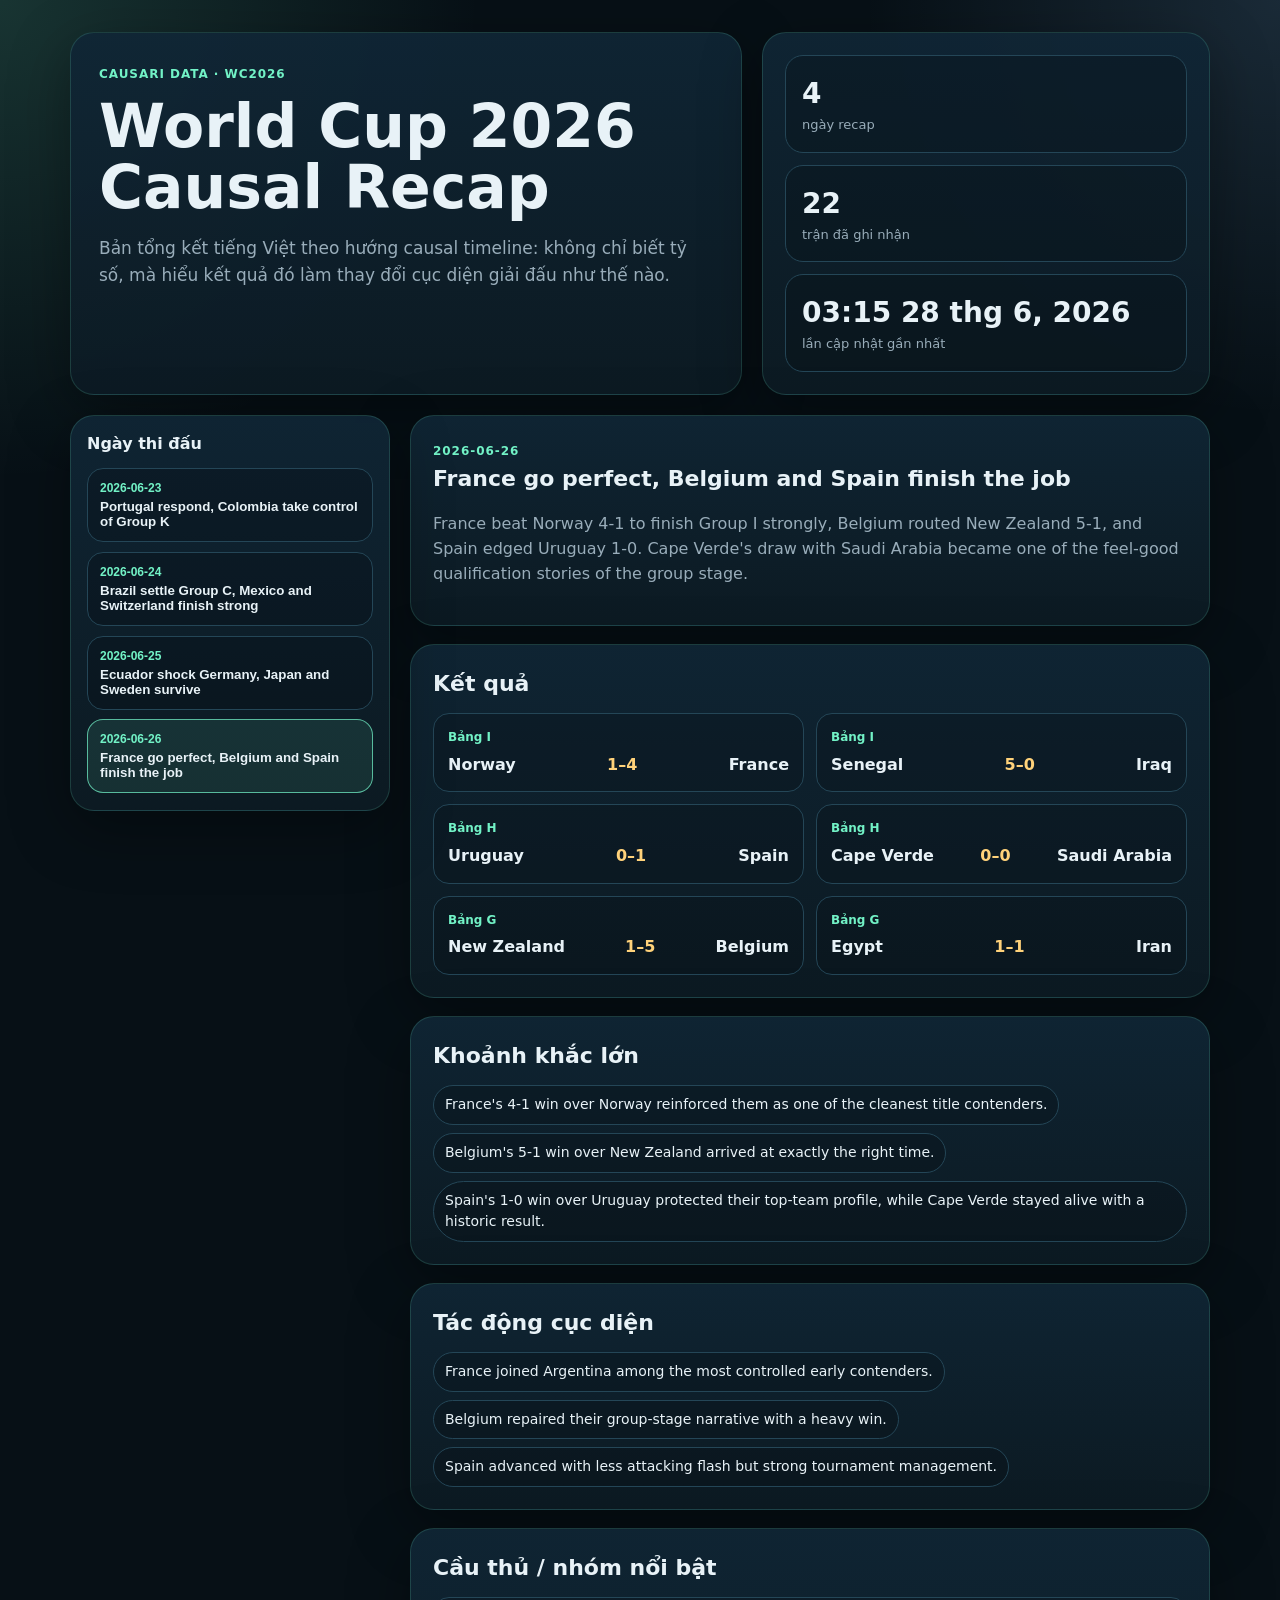
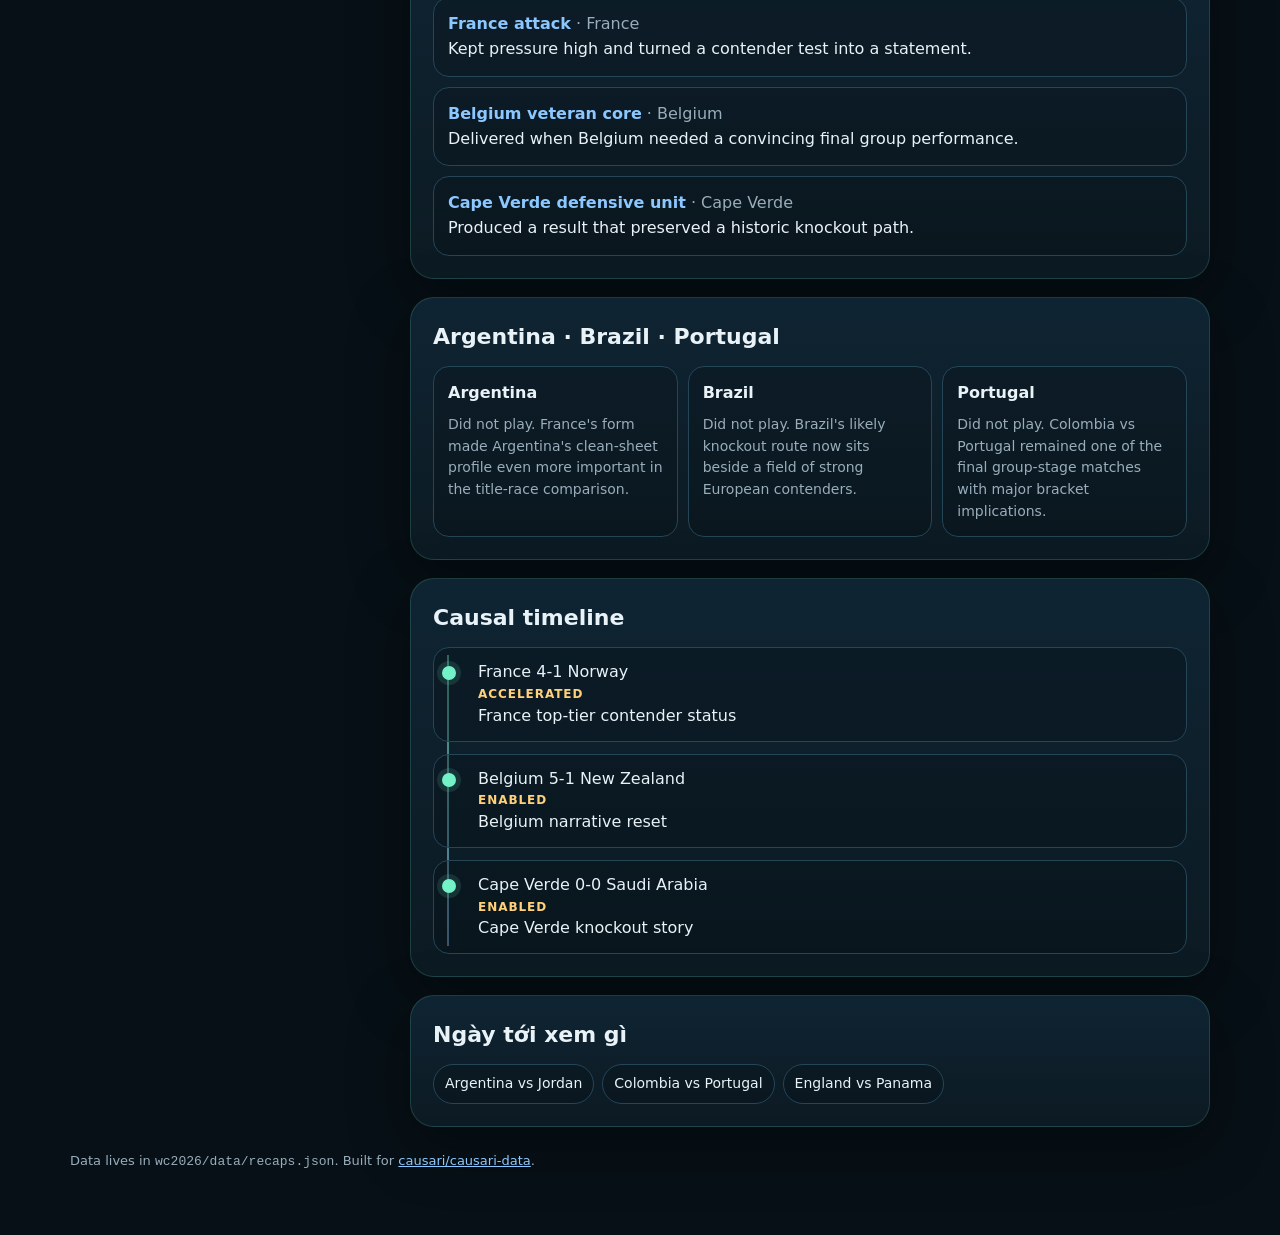
==== wc2026/index.html @ b53b2b0a "feat: add World Cup recap Pages visual" ====
<!doctype html>
<html lang="vi">
<head>
  <meta charset="utf-8" />
  <meta name="viewport" content="width=device-width, initial-scale=1" />
  <title>World Cup 2026 Causal Recap · Causari Data</title>
  <meta name="description" content="Vietnamese causal recap dashboard for the FIFA World Cup 2026." />
  <style>
    :root {
      color-scheme: dark;
      --bg: #071016;
      --panel: #0d1b24;
      --panel-2: #102636;
      --text: #e8f2f7;
      --muted: #99adba;
      --line: #244657;
      --accent: #72f2c6;
      --accent-2: #8cc8ff;
      --warn: #ffd27a;
      --danger: #ff9b9b;
      --shadow: 0 18px 60px rgba(0, 0, 0, .35);
    }

    * { box-sizing: border-box; }
    body {
      margin: 0;
      font-family: Inter, ui-sans-serif, system-ui, -apple-system, BlinkMacSystemFont, "Segoe UI", sans-serif;
      background:
        radial-gradient(circle at top left, rgba(114, 242, 198, .16), transparent 30rem),
        radial-gradient(circle at top right, rgba(140, 200, 255, .14), transparent 26rem),
        var(--bg);
      color: var(--text);
      line-height: 1.55;
    }

    a { color: var(--accent-2); }
    .shell { max-width: 1180px; margin: 0 auto; padding: 32px 20px 64px; }
    .hero {
      display: grid;
      grid-template-columns: 1.2fr .8fr;
      gap: 20px;
      align-items: stretch;
      margin-bottom: 20px;
    }
    .card {
      background: linear-gradient(180deg, rgba(16, 38, 54, .92), rgba(13, 27, 36, .92));
      border: 1px solid rgba(114, 242, 198, .16);
      border-radius: 24px;
      box-shadow: var(--shadow);
    }
    .hero-main { padding: 28px; }
    .eyebrow {
      display: inline-flex;
      gap: 8px;
      align-items: center;
      color: var(--accent);
      font-weight: 700;
      letter-spacing: .08em;
      text-transform: uppercase;
      font-size: 12px;
    }
    h1 { margin: 10px 0 8px; font-size: clamp(32px, 5vw, 60px); line-height: 1.02; }
    .subtitle { color: var(--muted); max-width: 760px; font-size: 17px; }
    .hero-side { padding: 22px; display: grid; gap: 12px; }
    .metric {
      padding: 16px;
      border: 1px solid var(--line);
      border-radius: 18px;
      background: rgba(7, 16, 22, .35);
    }
    .metric-value { font-size: 28px; font-weight: 800; }
    .metric-label { color: var(--muted); font-size: 13px; }

    .layout { display: grid; grid-template-columns: 320px 1fr; gap: 20px; align-items: start; }
    .sidebar { position: sticky; top: 16px; padding: 16px; }
    .day-list { display: grid; gap: 10px; margin-top: 12px; }
    .day-button {
      border: 1px solid var(--line);
      background: rgba(7, 16, 22, .36);
      color: var(--text);
      border-radius: 16px;
      padding: 12px;
      text-align: left;
      cursor: pointer;
      transition: .18s ease;
      width: 100%;
    }
    .day-button:hover, .day-button.active {
      border-color: rgba(114, 242, 198, .72);
      background: rgba(114, 242, 198, .1);
      transform: translateY(-1px);
    }
    .day-date { color: var(--accent); font-size: 12px; font-weight: 800; }
    .day-title { font-weight: 750; margin-top: 4px; }

    .content { display: grid; gap: 18px; }
    .section { padding: 22px; }
    .section h2 { margin: 0 0 12px; font-size: 22px; }
    .summary { color: var(--muted); font-size: 16px; }
    .grid { display: grid; grid-template-columns: repeat(2, minmax(0, 1fr)); gap: 12px; }
    .result {
      border: 1px solid var(--line);
      border-radius: 16px;
      padding: 14px;
      background: rgba(7, 16, 22, .32);
    }
    .group { color: var(--accent); font-size: 12px; font-weight: 800; margin-bottom: 6px; }
    .scoreline { display: flex; justify-content: space-between; gap: 8px; font-weight: 760; }
    .score { color: var(--warn); }

    .pill-list, .watch-list { display: flex; flex-wrap: wrap; gap: 8px; padding: 0; margin: 0; list-style: none; }
    .pill-list li, .watch-list li {
      border: 1px solid var(--line);
      background: rgba(7, 16, 22, .34);
      border-radius: 999px;
      padding: 8px 11px;
      color: var(--text);
      font-size: 14px;
    }

    .players { display: grid; gap: 10px; }
    .player {
      padding: 14px;
      border-radius: 16px;
      border: 1px solid var(--line);
      background: rgba(7, 16, 22, .32);
    }
    .player strong { color: var(--accent-2); }
    .focus-grid { display: grid; grid-template-columns: repeat(3, minmax(0, 1fr)); gap: 10px; }
    .focus-card {
      border: 1px solid var(--line);
      border-radius: 16px;
      padding: 14px;
      background: rgba(7, 16, 22, .32);
    }
    .focus-card h3 { margin: 0 0 8px; font-size: 16px; }
    .focus-card p { margin: 0; color: var(--muted); font-size: 14px; }

    .timeline { position: relative; display: grid; gap: 12px; }
    .timeline::before {
      content: "";
      position: absolute;
      left: 14px;
      top: 8px;
      bottom: 8px;
      width: 2px;
      background: linear-gradient(var(--accent), var(--accent-2));
      opacity: .55;
    }
    .edge {
      position: relative;
      padding: 12px 12px 12px 44px;
      border: 1px solid var(--line);
      border-radius: 16px;
      background: rgba(7, 16, 22, .34);
    }
    .edge::before {
      content: "";
      position: absolute;
      left: 8px;
      top: 18px;
      width: 14px;
      height: 14px;
      border-radius: 50%;
      background: var(--accent);
      box-shadow: 0 0 0 5px rgba(114, 242, 198, .12);
    }
    .edge-link { color: var(--warn); font-weight: 800; text-transform: uppercase; font-size: 12px; letter-spacing: .08em; }
    .muted { color: var(--muted); }
    .footer { color: var(--muted); margin-top: 24px; font-size: 13px; }
    .error { color: var(--danger); }

    @media (max-width: 880px) {
      .hero, .layout, .grid, .focus-grid { grid-template-columns: 1fr; }
      .sidebar { position: static; }
    }
  </style>
</head>
<body>
  <main class="shell">
    <section class="hero">
      <div class="card hero-main">
        <div class="eyebrow">Causari Data · WC2026</div>
        <h1>World Cup 2026 Causal Recap</h1>
        <p class="subtitle">Bản tổng kết tiếng Việt theo hướng causal timeline: không chỉ biết tỷ số, mà hiểu kết quả đó làm thay đổi cục diện giải đấu như thế nào.</p>
      </div>
      <div class="card hero-side">
        <div class="metric"><div class="metric-value" id="metric-days">—</div><div class="metric-label">ngày recap</div></div>
        <div class="metric"><div class="metric-value" id="metric-results">—</div><div class="metric-label">trận đã ghi nhận</div></div>
        <div class="metric"><div class="metric-value" id="metric-updated">—</div><div class="metric-label">lần cập nhật gần nhất</div></div>
      </div>
    </section>

    <section class="layout">
      <aside class="card sidebar">
        <strong>Ngày thi đấu</strong>
        <div class="day-list" id="day-list"></div>
      </aside>
      <section class="content" id="content">
        <div class="card section"><p class="muted">Đang tải dữ liệu recap…</p></div>
      </section>
    </section>

    <footer class="footer">
      Data lives in <code>wc2026/data/recaps.json</code>. Built for <a href="https://github.com/causari/causari-data">causari/causari-data</a>.
    </footer>
  </main>

  <script>
    const state = { data: null, selectedIndex: 0 };
    const $ = (id) => document.getElementById(id);
    const escapeHtml = (value = '') => String(value)
      .replaceAll('&', '&amp;')
      .replaceAll('<', '&lt;')
      .replaceAll('>', '&gt;')
      .replaceAll('"', '&quot;')
      .replaceAll("'", '&#039;');

    function fmtDate(iso) {
      if (!iso) return '—';
      return new Intl.DateTimeFormat('vi-VN', { dateStyle: 'medium', timeStyle: 'short', timeZone: 'Asia/Ho_Chi_Minh' }).format(new Date(iso));
    }

    function renderMetrics(data) {
      const recaps = data.recaps || [];
      $('metric-days').textContent = recaps.length;
      $('metric-results').textContent = recaps.reduce((sum, day) => sum + (day.results || []).length, 0);
      $('metric-updated').textContent = fmtDate(data.lastUpdated);
    }

    function renderDayList(recaps) {
      $('day-list').innerHTML = recaps.map((day, index) => `
        <button class="day-button ${index === state.selectedIndex ? 'active' : ''}" data-index="${index}">
          <div class="day-date">${escapeHtml(day.date)}</div>
          <div class="day-title">${escapeHtml(day.title)}</div>
        </button>
      `).join('');

      document.querySelectorAll('.day-button').forEach((button) => {
        button.addEventListener('click', () => {
          state.selectedIndex = Number(button.dataset.index);
          render();
        });
      });
    }

    function renderResults(results = []) {
      return `<div class="grid">${results.map((r) => `
        <div class="result">
          <div class="group">Bảng ${escapeHtml(r.group)}</div>
          <div class="scoreline"><span>${escapeHtml(r.home)}</span><span class="score">${r.homeScore}–${r.awayScore}</span><span>${escapeHtml(r.away)}</span></div>
        </div>
      `).join('')}</div>`;
    }

    function renderList(items = [], className = 'pill-list') {
      return `<ul class="${className}">${items.map((item) => `<li>${escapeHtml(item)}</li>`).join('')}</ul>`;
    }

    function renderPlayers(players = []) {
      return `<div class="players">${players.map((p) => `
        <div class="player"><strong>${escapeHtml(p.name)}</strong> <span class="muted">· ${escapeHtml(p.team)}</span><br>${escapeHtml(p.note)}</div>
      `).join('')}</div>`;
    }

    function renderFocus(focus = {}) {
      return `<div class="focus-grid">${['Argentina', 'Brazil', 'Portugal'].map((team) => `
        <div class="focus-card"><h3>${team}</h3><p>${escapeHtml(focus[team] || 'Không có cập nhật riêng trong ngày này.')}</p></div>
      `).join('')}</div>`;
    }

    function renderTimeline(edges = []) {
      return `<div class="timeline">${edges.map((edge) => `
        <div class="edge">
          <div>${escapeHtml(edge.from)}</div>
          <div class="edge-link">${escapeHtml(edge.link)}</div>
          <div>${escapeHtml(edge.to)}</div>
        </div>
      `).join('')}</div>`;
    }

    function renderContent(day) {
      $('content').innerHTML = `
        <article class="card section">
          <div class="eyebrow">${escapeHtml(day.date)}</div>
          <h2>${escapeHtml(day.title)}</h2>
          <p class="summary">${escapeHtml(day.summary)}</p>
        </article>
        <section class="card section"><h2>Kết quả</h2>${renderResults(day.results)}</section>
        <section class="card section"><h2>Khoảnh khắc lớn</h2>${renderList(day.bigMoments)}</section>
        <section class="card section"><h2>Tác động cục diện</h2>${renderList(day.tournamentImpact)}</section>
        <section class="card section"><h2>Cầu thủ / nhóm nổi bật</h2>${renderPlayers(day.standoutPlayers)}</section>
        <section class="card section"><h2>Argentina · Brazil · Portugal</h2>${renderFocus(day.focus)}</section>
        <section class="card section"><h2>Causal timeline</h2>${renderTimeline(day.causalTimeline)}</section>
        <section class="card section"><h2>Ngày tới xem gì</h2>${renderList(day.watchNext, 'watch-list')}</section>
      `;
    }

    function render() {
      const recaps = state.data.recaps || [];
      if (!recaps.length) {
        $('content').innerHTML = '<div class="card section"><p class="muted">Chưa có recap nào.</p></div>';
        return;
      }
      renderMetrics(state.data);
      renderDayList(recaps);
      renderContent(recaps[state.selectedIndex]);
    }

    fetch('./data/recaps.json', { cache: 'no-store' })
      .then((res) => {
        if (!res.ok) throw new Error(`HTTP ${res.status}`);
        return res.json();
      })
      .then((data) => {
        state.data = data;
        state.selectedIndex = Math.max(0, (data.recaps || []).length - 1);
        render();
      })
      .catch((error) => {
        $('content').innerHTML = `<div class="card section"><p class="error">Không tải được dữ liệu recap: ${escapeHtml(error.message)}</p></div>`;
      });
  </script>
</body>
</html>
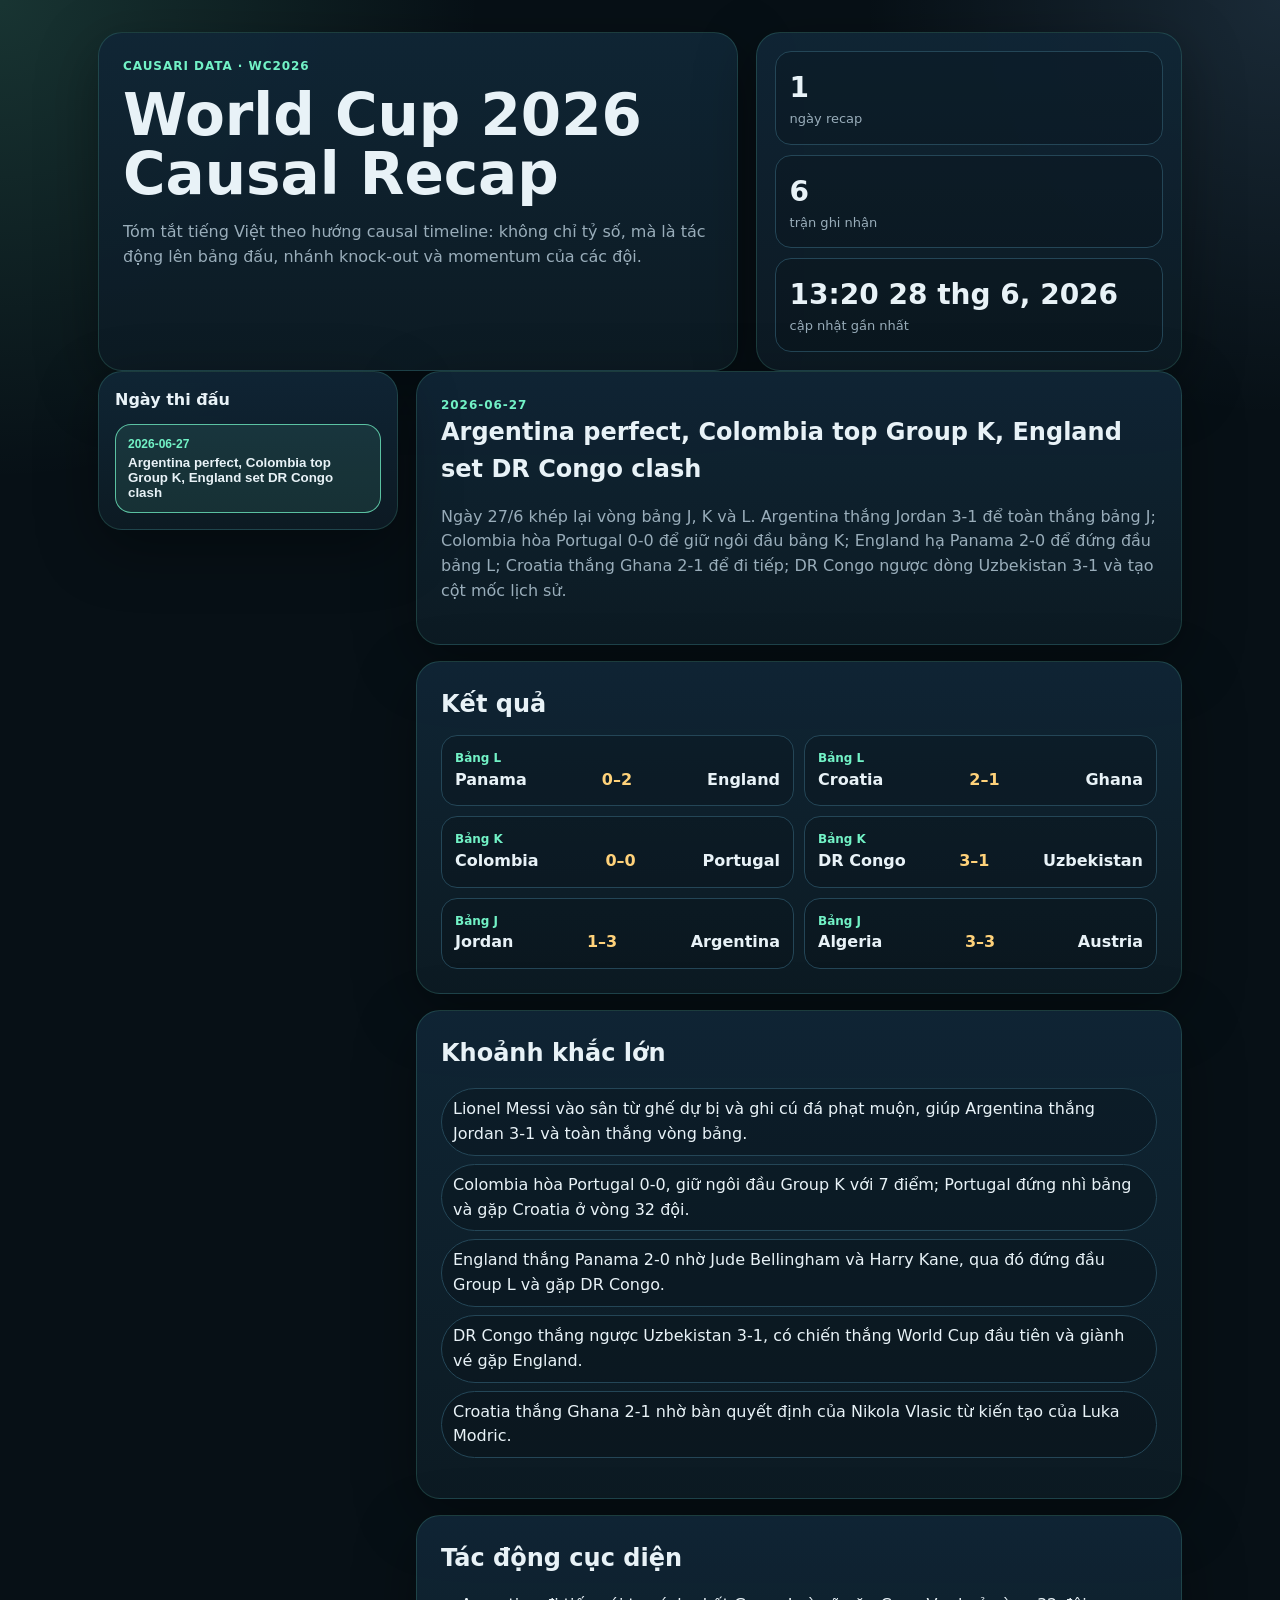
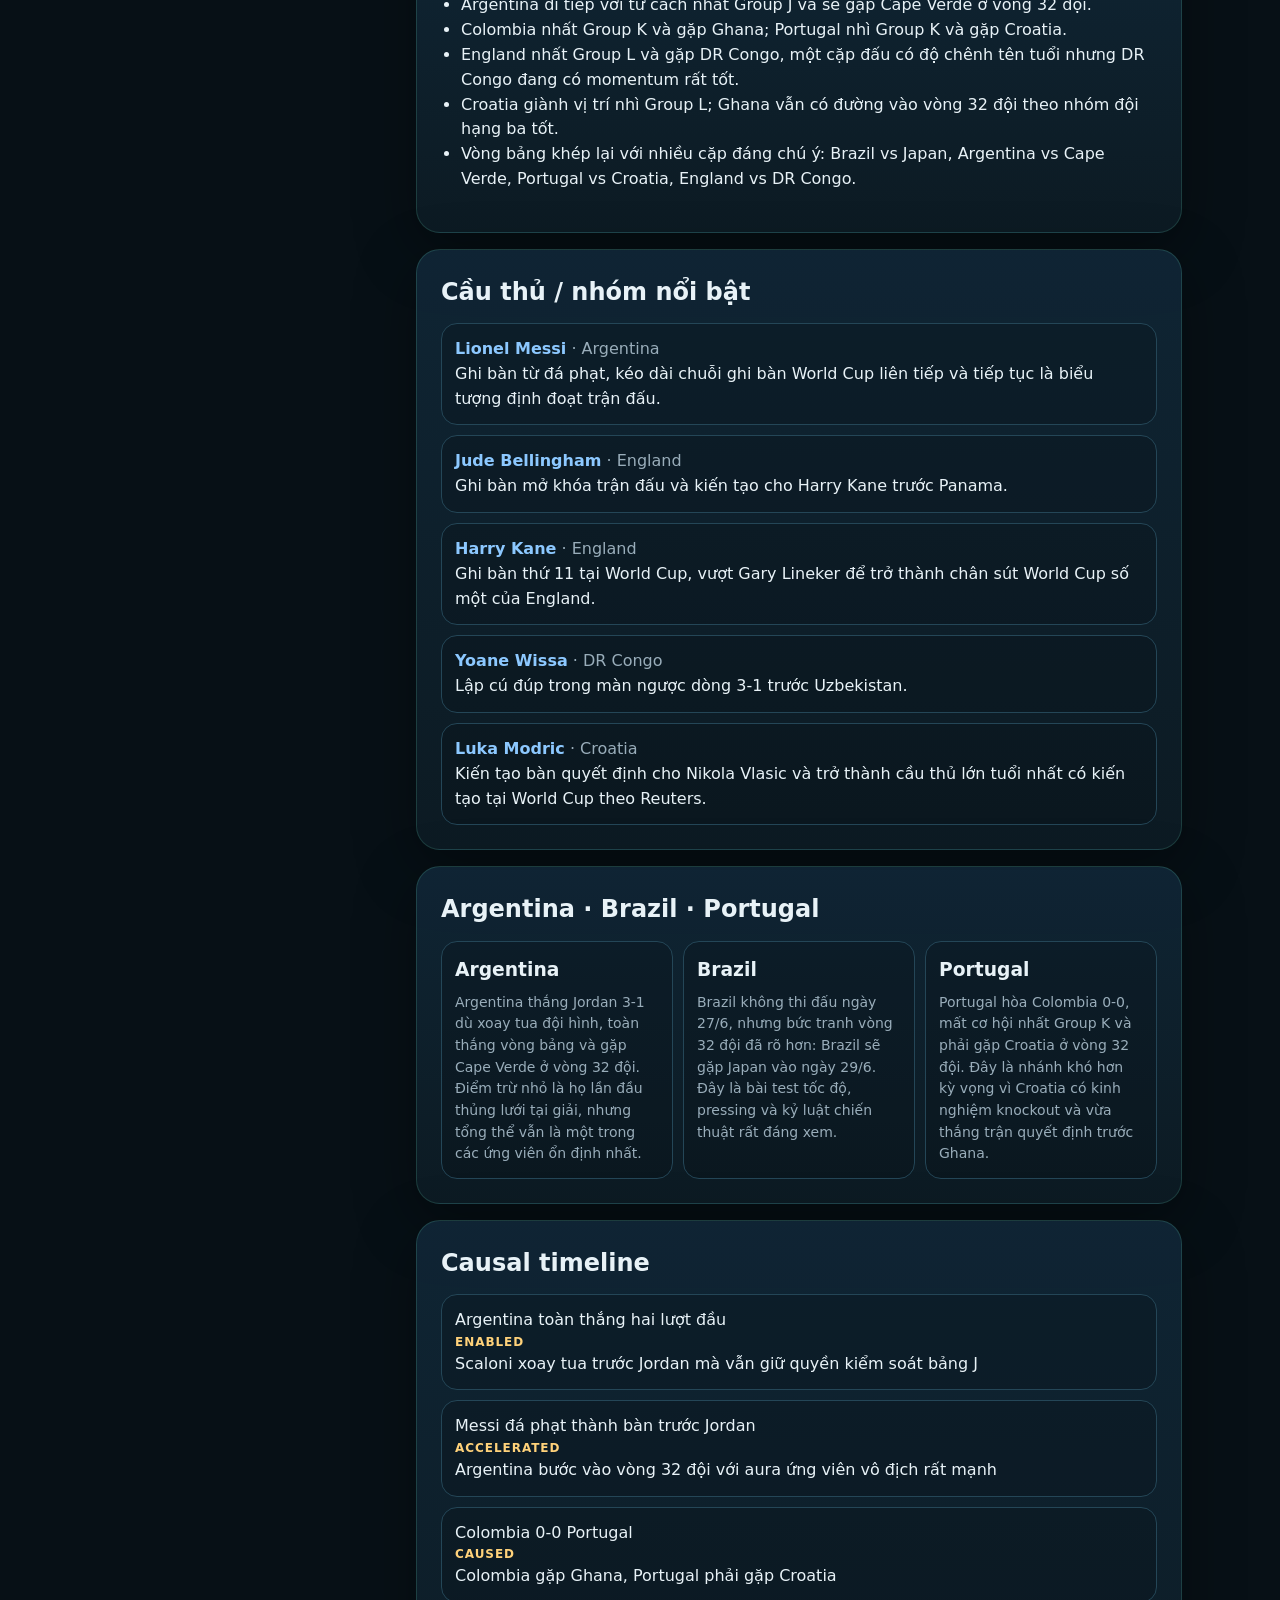
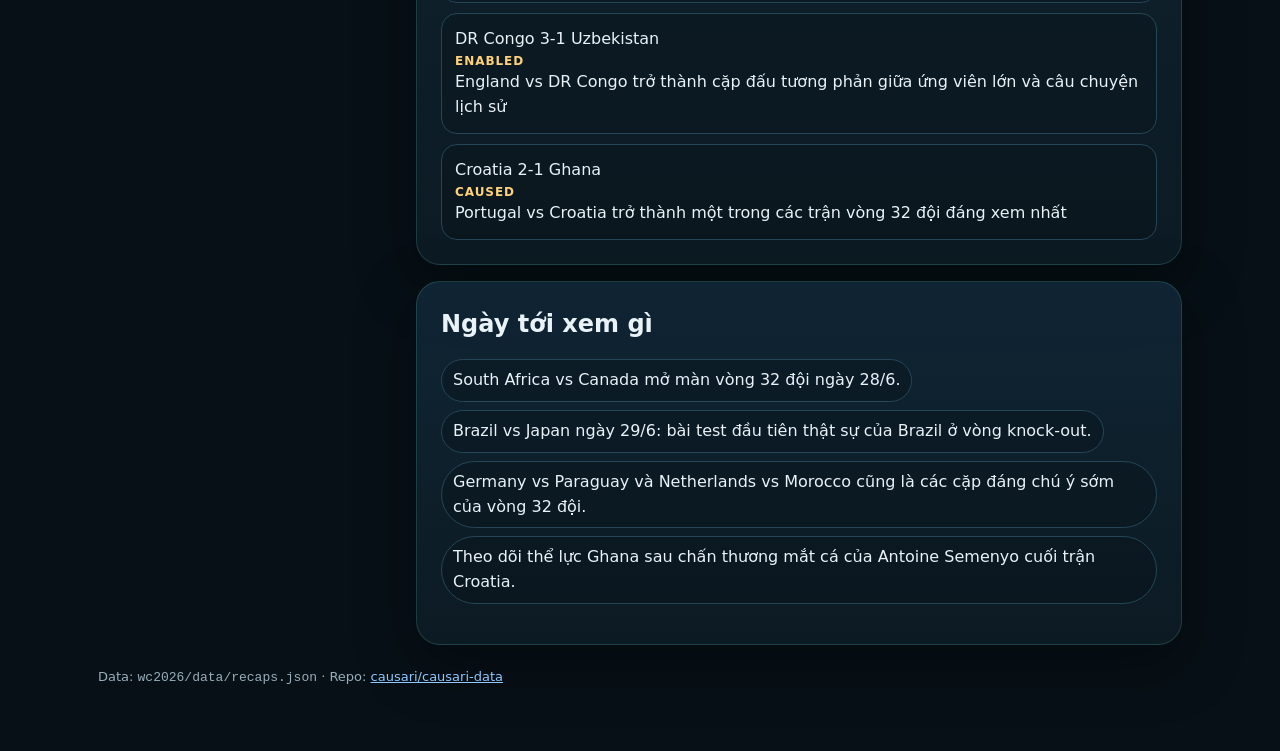
==== commit 6a7310ed: "feat: publish World Cup 2026 recap page" ====
--- a/wc2026/index.html
+++ b/wc2026/index.html
@@ -4,322 +4,27 @@
   <meta charset="utf-8" />
   <meta name="viewport" content="width=device-width, initial-scale=1" />
   <title>World Cup 2026 Causal Recap · Causari Data</title>
-  <meta name="description" content="Vietnamese causal recap dashboard for the FIFA World Cup 2026." />
+  <meta name="description" content="Vietnamese causal recap dashboard for FIFA World Cup 2026." />
   <style>
-    :root {
-      color-scheme: dark;
-      --bg: #071016;
-      --panel: #0d1b24;
-      --panel-2: #102636;
-      --text: #e8f2f7;
-      --muted: #99adba;
-      --line: #244657;
-      --accent: #72f2c6;
-      --accent-2: #8cc8ff;
-      --warn: #ffd27a;
-      --danger: #ff9b9b;
-      --shadow: 0 18px 60px rgba(0, 0, 0, .35);
-    }
-
-    * { box-sizing: border-box; }
-    body {
-      margin: 0;
-      font-family: Inter, ui-sans-serif, system-ui, -apple-system, BlinkMacSystemFont, "Segoe UI", sans-serif;
-      background:
-        radial-gradient(circle at top left, rgba(114, 242, 198, .16), transparent 30rem),
-        radial-gradient(circle at top right, rgba(140, 200, 255, .14), transparent 26rem),
-        var(--bg);
-      color: var(--text);
-      line-height: 1.55;
-    }
-
-    a { color: var(--accent-2); }
-    .shell { max-width: 1180px; margin: 0 auto; padding: 32px 20px 64px; }
-    .hero {
-      display: grid;
-      grid-template-columns: 1.2fr .8fr;
-      gap: 20px;
-      align-items: stretch;
-      margin-bottom: 20px;
-    }
-    .card {
-      background: linear-gradient(180deg, rgba(16, 38, 54, .92), rgba(13, 27, 36, .92));
-      border: 1px solid rgba(114, 242, 198, .16);
-      border-radius: 24px;
-      box-shadow: var(--shadow);
-    }
-    .hero-main { padding: 28px; }
-    .eyebrow {
-      display: inline-flex;
-      gap: 8px;
-      align-items: center;
-      color: var(--accent);
-      font-weight: 700;
-      letter-spacing: .08em;
-      text-transform: uppercase;
-      font-size: 12px;
-    }
-    h1 { margin: 10px 0 8px; font-size: clamp(32px, 5vw, 60px); line-height: 1.02; }
-    .subtitle { color: var(--muted); max-width: 760px; font-size: 17px; }
-    .hero-side { padding: 22px; display: grid; gap: 12px; }
-    .metric {
-      padding: 16px;
-      border: 1px solid var(--line);
-      border-radius: 18px;
-      background: rgba(7, 16, 22, .35);
-    }
-    .metric-value { font-size: 28px; font-weight: 800; }
-    .metric-label { color: var(--muted); font-size: 13px; }
-
-    .layout { display: grid; grid-template-columns: 320px 1fr; gap: 20px; align-items: start; }
-    .sidebar { position: sticky; top: 16px; padding: 16px; }
-    .day-list { display: grid; gap: 10px; margin-top: 12px; }
-    .day-button {
-      border: 1px solid var(--line);
-      background: rgba(7, 16, 22, .36);
-      color: var(--text);
-      border-radius: 16px;
-      padding: 12px;
-      text-align: left;
-      cursor: pointer;
-      transition: .18s ease;
-      width: 100%;
-    }
-    .day-button:hover, .day-button.active {
-      border-color: rgba(114, 242, 198, .72);
-      background: rgba(114, 242, 198, .1);
-      transform: translateY(-1px);
-    }
-    .day-date { color: var(--accent); font-size: 12px; font-weight: 800; }
-    .day-title { font-weight: 750; margin-top: 4px; }
-
-    .content { display: grid; gap: 18px; }
-    .section { padding: 22px; }
-    .section h2 { margin: 0 0 12px; font-size: 22px; }
-    .summary { color: var(--muted); font-size: 16px; }
-    .grid { display: grid; grid-template-columns: repeat(2, minmax(0, 1fr)); gap: 12px; }
-    .result {
-      border: 1px solid var(--line);
-      border-radius: 16px;
-      padding: 14px;
-      background: rgba(7, 16, 22, .32);
-    }
-    .group { color: var(--accent); font-size: 12px; font-weight: 800; margin-bottom: 6px; }
-    .scoreline { display: flex; justify-content: space-between; gap: 8px; font-weight: 760; }
-    .score { color: var(--warn); }
-
-    .pill-list, .watch-list { display: flex; flex-wrap: wrap; gap: 8px; padding: 0; margin: 0; list-style: none; }
-    .pill-list li, .watch-list li {
-      border: 1px solid var(--line);
-      background: rgba(7, 16, 22, .34);
-      border-radius: 999px;
-      padding: 8px 11px;
-      color: var(--text);
-      font-size: 14px;
-    }
-
-    .players { display: grid; gap: 10px; }
-    .player {
-      padding: 14px;
-      border-radius: 16px;
-      border: 1px solid var(--line);
-      background: rgba(7, 16, 22, .32);
-    }
-    .player strong { color: var(--accent-2); }
-    .focus-grid { display: grid; grid-template-columns: repeat(3, minmax(0, 1fr)); gap: 10px; }
-    .focus-card {
-      border: 1px solid var(--line);
-      border-radius: 16px;
-      padding: 14px;
-      background: rgba(7, 16, 22, .32);
-    }
-    .focus-card h3 { margin: 0 0 8px; font-size: 16px; }
-    .focus-card p { margin: 0; color: var(--muted); font-size: 14px; }
-
-    .timeline { position: relative; display: grid; gap: 12px; }
-    .timeline::before {
-      content: "";
-      position: absolute;
-      left: 14px;
-      top: 8px;
-      bottom: 8px;
-      width: 2px;
-      background: linear-gradient(var(--accent), var(--accent-2));
-      opacity: .55;
-    }
-    .edge {
-      position: relative;
-      padding: 12px 12px 12px 44px;
-      border: 1px solid var(--line);
-      border-radius: 16px;
-      background: rgba(7, 16, 22, .34);
-    }
-    .edge::before {
-      content: "";
-      position: absolute;
-      left: 8px;
-      top: 18px;
-      width: 14px;
-      height: 14px;
-      border-radius: 50%;
-      background: var(--accent);
-      box-shadow: 0 0 0 5px rgba(114, 242, 198, .12);
-    }
-    .edge-link { color: var(--warn); font-weight: 800; text-transform: uppercase; font-size: 12px; letter-spacing: .08em; }
-    .muted { color: var(--muted); }
-    .footer { color: var(--muted); margin-top: 24px; font-size: 13px; }
-    .error { color: var(--danger); }
-
-    @media (max-width: 880px) {
-      .hero, .layout, .grid, .focus-grid { grid-template-columns: 1fr; }
-      .sidebar { position: static; }
-    }
+    :root { color-scheme: dark; --bg:#071016; --panel:#0d1b24; --text:#e8f2f7; --muted:#99adba; --line:#244657; --accent:#72f2c6; --blue:#8cc8ff; --warn:#ffd27a; }
+    *{box-sizing:border-box} body{margin:0;font-family:Inter,system-ui,-apple-system,Segoe UI,sans-serif;background:radial-gradient(circle at top left,rgba(114,242,198,.16),transparent 30rem),radial-gradient(circle at top right,rgba(140,200,255,.14),transparent 26rem),var(--bg);color:var(--text);line-height:1.55}.shell{max-width:1120px;margin:0 auto;padding:32px 18px 64px}.hero,.layout{display:grid;gap:18px}.hero{grid-template-columns:1.2fr .8fr}.layout{grid-template-columns:300px 1fr;align-items:start}.card{background:linear-gradient(180deg,rgba(16,38,54,.94),rgba(13,27,36,.94));border:1px solid rgba(114,242,198,.16);border-radius:24px;box-shadow:0 18px 60px rgba(0,0,0,.35)}.hero-main,.section{padding:24px}.hero-side{padding:18px;display:grid;gap:10px}.eyebrow{color:var(--accent);font-weight:800;letter-spacing:.08em;text-transform:uppercase;font-size:12px}h1{margin:10px 0 8px;font-size:clamp(32px,5vw,58px);line-height:1.02}h2{margin:0 0 12px}.subtitle,.muted,.summary{color:var(--muted)}.metric{padding:14px;border:1px solid var(--line);border-radius:16px;background:rgba(7,16,22,.32)}.metric-value{font-size:28px;font-weight:850}.metric-label{color:var(--muted);font-size:13px}.sidebar{position:sticky;top:16px;padding:16px}.day-list{display:grid;gap:10px;margin-top:12px}.day-button{border:1px solid var(--line);background:rgba(7,16,22,.35);color:var(--text);border-radius:16px;padding:12px;text-align:left;cursor:pointer;width:100%}.day-button.active,.day-button:hover{border-color:rgba(114,242,198,.75);background:rgba(114,242,198,.1)}.day-date{color:var(--accent);font-size:12px;font-weight:850}.day-title{font-weight:760;margin-top:4px}.content{display:grid;gap:16px}.grid{display:grid;grid-template-columns:repeat(2,minmax(0,1fr));gap:10px}.result,.player,.focus-card,.edge{border:1px solid var(--line);border-radius:16px;padding:13px;background:rgba(7,16,22,.32)}.group{color:var(--accent);font-size:12px;font-weight:850}.scoreline{display:flex;justify-content:space-between;gap:8px;font-weight:760}.score{color:var(--warn)}ul{padding-left:20px}.pill{display:flex;flex-wrap:wrap;gap:8px;padding:0;list-style:none}.pill li{border:1px solid var(--line);border-radius:999px;padding:8px 11px;background:rgba(7,16,22,.34)}.players,.timeline{display:grid;gap:10px}.player strong{color:var(--blue)}.focus-grid{display:grid;grid-template-columns:repeat(3,minmax(0,1fr));gap:10px}.focus-card h3{margin:0 0 8px}.focus-card p{margin:0;color:var(--muted);font-size:14px}.edge-link{color:var(--warn);font-size:12px;font-weight:850;text-transform:uppercase;letter-spacing:.08em}.footer{margin-top:22px;color:var(--muted);font-size:13px}a{color:var(--blue)}@media(max-width:860px){.hero,.layout,.grid,.focus-grid{grid-template-columns:1fr}.sidebar{position:static}}
   </style>
 </head>
 <body>
   <main class="shell">
     <section class="hero">
-      <div class="card hero-main">
-        <div class="eyebrow">Causari Data · WC2026</div>
-        <h1>World Cup 2026 Causal Recap</h1>
-        <p class="subtitle">Bản tổng kết tiếng Việt theo hướng causal timeline: không chỉ biết tỷ số, mà hiểu kết quả đó làm thay đổi cục diện giải đấu như thế nào.</p>
-      </div>
-      <div class="card hero-side">
-        <div class="metric"><div class="metric-value" id="metric-days">—</div><div class="metric-label">ngày recap</div></div>
-        <div class="metric"><div class="metric-value" id="metric-results">—</div><div class="metric-label">trận đã ghi nhận</div></div>
-        <div class="metric"><div class="metric-value" id="metric-updated">—</div><div class="metric-label">lần cập nhật gần nhất</div></div>
-      </div>
+      <div class="card hero-main"><div class="eyebrow">Causari Data · WC2026</div><h1>World Cup 2026 Causal Recap</h1><p class="subtitle">Tóm tắt tiếng Việt theo hướng causal timeline: không chỉ tỷ số, mà là tác động lên bảng đấu, nhánh knock-out và momentum của các đội.</p></div>
+      <div class="card hero-side"><div class="metric"><div class="metric-value" id="metric-days">—</div><div class="metric-label">ngày recap</div></div><div class="metric"><div class="metric-value" id="metric-results">—</div><div class="metric-label">trận ghi nhận</div></div><div class="metric"><div class="metric-value" id="metric-updated">—</div><div class="metric-label">cập nhật gần nhất</div></div></div>
     </section>
-
-    <section class="layout">
-      <aside class="card sidebar">
-        <strong>Ngày thi đấu</strong>
-        <div class="day-list" id="day-list"></div>
-      </aside>
-      <section class="content" id="content">
-        <div class="card section"><p class="muted">Đang tải dữ liệu recap…</p></div>
-      </section>
-    </section>
-
-    <footer class="footer">
-      Data lives in <code>wc2026/data/recaps.json</code>. Built for <a href="https://github.com/causari/causari-data">causari/causari-data</a>.
-    </footer>
+    <section class="layout"><aside class="card sidebar"><strong>Ngày thi đấu</strong><div class="day-list" id="day-list"></div></aside><section class="content" id="content"><div class="card section"><p class="muted">Đang tải dữ liệu…</p></div></section></section>
+    <footer class="footer">Data: <code>wc2026/data/recaps.json</code> · Repo: <a href="https://github.com/causari/causari-data">causari/causari-data</a></footer>
   </main>
-
   <script>
-    const state = { data: null, selectedIndex: 0 };
-    const $ = (id) => document.getElementById(id);
-    const escapeHtml = (value = '') => String(value)
-      .replaceAll('&', '&amp;')
-      .replaceAll('<', '&lt;')
-      .replaceAll('>', '&gt;')
-      .replaceAll('"', '&quot;')
-      .replaceAll("'", '&#039;');
-
-    function fmtDate(iso) {
-      if (!iso) return '—';
-      return new Intl.DateTimeFormat('vi-VN', { dateStyle: 'medium', timeStyle: 'short', timeZone: 'Asia/Ho_Chi_Minh' }).format(new Date(iso));
-    }
-
-    function renderMetrics(data) {
-      const recaps = data.recaps || [];
-      $('metric-days').textContent = recaps.length;
-      $('metric-results').textContent = recaps.reduce((sum, day) => sum + (day.results || []).length, 0);
-      $('metric-updated').textContent = fmtDate(data.lastUpdated);
-    }
-
-    function renderDayList(recaps) {
-      $('day-list').innerHTML = recaps.map((day, index) => `
-        <button class="day-button ${index === state.selectedIndex ? 'active' : ''}" data-index="${index}">
-          <div class="day-date">${escapeHtml(day.date)}</div>
-          <div class="day-title">${escapeHtml(day.title)}</div>
-        </button>
-      `).join('');
-
-      document.querySelectorAll('.day-button').forEach((button) => {
-        button.addEventListener('click', () => {
-          state.selectedIndex = Number(button.dataset.index);
-          render();
-        });
-      });
-    }
-
-    function renderResults(results = []) {
-      return `<div class="grid">${results.map((r) => `
-        <div class="result">
-          <div class="group">Bảng ${escapeHtml(r.group)}</div>
-          <div class="scoreline"><span>${escapeHtml(r.home)}</span><span class="score">${r.homeScore}–${r.awayScore}</span><span>${escapeHtml(r.away)}</span></div>
-        </div>
-      `).join('')}</div>`;
-    }
-
-    function renderList(items = [], className = 'pill-list') {
-      return `<ul class="${className}">${items.map((item) => `<li>${escapeHtml(item)}</li>`).join('')}</ul>`;
-    }
-
-    function renderPlayers(players = []) {
-      return `<div class="players">${players.map((p) => `
-        <div class="player"><strong>${escapeHtml(p.name)}</strong> <span class="muted">· ${escapeHtml(p.team)}</span><br>${escapeHtml(p.note)}</div>
-      `).join('')}</div>`;
-    }
-
-    function renderFocus(focus = {}) {
-      return `<div class="focus-grid">${['Argentina', 'Brazil', 'Portugal'].map((team) => `
-        <div class="focus-card"><h3>${team}</h3><p>${escapeHtml(focus[team] || 'Không có cập nhật riêng trong ngày này.')}</p></div>
-      `).join('')}</div>`;
-    }
-
-    function renderTimeline(edges = []) {
-      return `<div class="timeline">${edges.map((edge) => `
-        <div class="edge">
-          <div>${escapeHtml(edge.from)}</div>
-          <div class="edge-link">${escapeHtml(edge.link)}</div>
-          <div>${escapeHtml(edge.to)}</div>
-        </div>
-      `).join('')}</div>`;
-    }
-
-    function renderContent(day) {
-      $('content').innerHTML = `
-        <article class="card section">
-          <div class="eyebrow">${escapeHtml(day.date)}</div>
-          <h2>${escapeHtml(day.title)}</h2>
-          <p class="summary">${escapeHtml(day.summary)}</p>
-        </article>
-        <section class="card section"><h2>Kết quả</h2>${renderResults(day.results)}</section>
-        <section class="card section"><h2>Khoảnh khắc lớn</h2>${renderList(day.bigMoments)}</section>
-        <section class="card section"><h2>Tác động cục diện</h2>${renderList(day.tournamentImpact)}</section>
-        <section class="card section"><h2>Cầu thủ / nhóm nổi bật</h2>${renderPlayers(day.standoutPlayers)}</section>
-        <section class="card section"><h2>Argentina · Brazil · Portugal</h2>${renderFocus(day.focus)}</section>
-        <section class="card section"><h2>Causal timeline</h2>${renderTimeline(day.causalTimeline)}</section>
-        <section class="card section"><h2>Ngày tới xem gì</h2>${renderList(day.watchNext, 'watch-list')}</section>
-      `;
-    }
-
-    function render() {
-      const recaps = state.data.recaps || [];
-      if (!recaps.length) {
-        $('content').innerHTML = '<div class="card section"><p class="muted">Chưa có recap nào.</p></div>';
-        return;
-      }
-      renderMetrics(state.data);
-      renderDayList(recaps);
-      renderContent(recaps[state.selectedIndex]);
-    }
-
-    fetch('./data/recaps.json', { cache: 'no-store' })
-      .then((res) => {
-        if (!res.ok) throw new Error(`HTTP ${res.status}`);
-        return res.json();
-      })
-      .then((data) => {
-        state.data = data;
-        state.selectedIndex = Math.max(0, (data.recaps || []).length - 1);
-        render();
-      })
-      .catch((error) => {
-        $('content').innerHTML = `<div class="card section"><p class="error">Không tải được dữ liệu recap: ${escapeHtml(error.message)}</p></div>`;
-      });
+    const state={data:null,selectedIndex:0};const $=id=>document.getElementById(id);const esc=v=>String(v??'').replaceAll('&','&amp;').replaceAll('<','&lt;').replaceAll('>','&gt;').replaceAll('"','&quot;').replaceAll("'",'&#039;');
+    const fmt=iso=>iso?new Intl.DateTimeFormat('vi-VN',{dateStyle:'medium',timeStyle:'short',timeZone:'Asia/Ho_Chi_Minh'}).format(new Date(iso)):'—';
+    function renderList(items=[],klass=''){return `<ul class="${klass}">${items.map(i=>`<li>${esc(i)}</li>`).join('')}</ul>`}
+    function render(){const d=state.data,rs=d.recaps||[];$('metric-days').textContent=rs.length;$('metric-results').textContent=rs.reduce((s,x)=>s+(x.results||[]).length,0);$('metric-updated').textContent=fmt(d.lastUpdated);$('day-list').innerHTML=rs.map((r,i)=>`<button class="day-button ${i===state.selectedIndex?'active':''}" data-i="${i}"><div class="day-date">${esc(r.date)}</div><div class="day-title">${esc(r.title)}</div></button>`).join('');document.querySelectorAll('.day-button').forEach(b=>b.onclick=()=>{state.selectedIndex=+b.dataset.i;render()});const day=rs[state.selectedIndex];if(!day){$('content').innerHTML='<div class="card section muted">Chưa có recap.</div>';return}$('content').innerHTML=`<article class="card section"><div class="eyebrow">${esc(day.date)}</div><h2>${esc(day.title)}</h2><p class="summary">${esc(day.summary)}</p></article><section class="card section"><h2>Kết quả</h2><div class="grid">${(day.results||[]).map(r=>`<div class="result"><div class="group">Bảng ${esc(r.group)}</div><div class="scoreline"><span>${esc(r.home)}</span><span class="score">${esc(r.homeScore)}–${esc(r.awayScore)}</span><span>${esc(r.away)}</span></div></div>`).join('')}</div></section><section class="card section"><h2>Khoảnh khắc lớn</h2>${renderList(day.bigMoments,'pill')}</section><section class="card section"><h2>Tác động cục diện</h2>${renderList(day.tournamentImpact)}</section><section class="card section"><h2>Cầu thủ / nhóm nổi bật</h2><div class="players">${(day.standoutPlayers||[]).map(p=>`<div class="player"><strong>${esc(p.name)}</strong> <span class="muted">· ${esc(p.team)}</span><br>${esc(p.note)}</div>`).join('')}</div></section><section class="card section"><h2>Argentina · Brazil · Portugal</h2><div class="focus-grid">${['Argentina','Brazil','Portugal'].map(t=>`<div class="focus-card"><h3>${t}</h3><p>${esc(day.focus?.[t])}</p></div>`).join('')}</div></section><section class="card section"><h2>Causal timeline</h2><div class="timeline">${(day.causalTimeline||[]).map(e=>`<div class="edge"><div>${esc(e.from)}</div><div class="edge-link">${esc(e.link)}</div><div>${esc(e.to)}</div></div>`).join('')}</div></section><section class="card section"><h2>Ngày tới xem gì</h2>${renderList(day.watchNext,'pill')}</section>`}
+    fetch('./data/recaps.json',{cache:'no-store'}).then(r=>{if(!r.ok)throw new Error(r.status);return r.json()}).then(d=>{state.data=d;state.selectedIndex=Math.max(0,(d.recaps||[]).length-1);render()}).catch(e=>{$('content').innerHTML=`<div class="card section">Không tải được dữ liệu: ${esc(e.message)}</div>`});
   </script>
 </body>
 </html>
